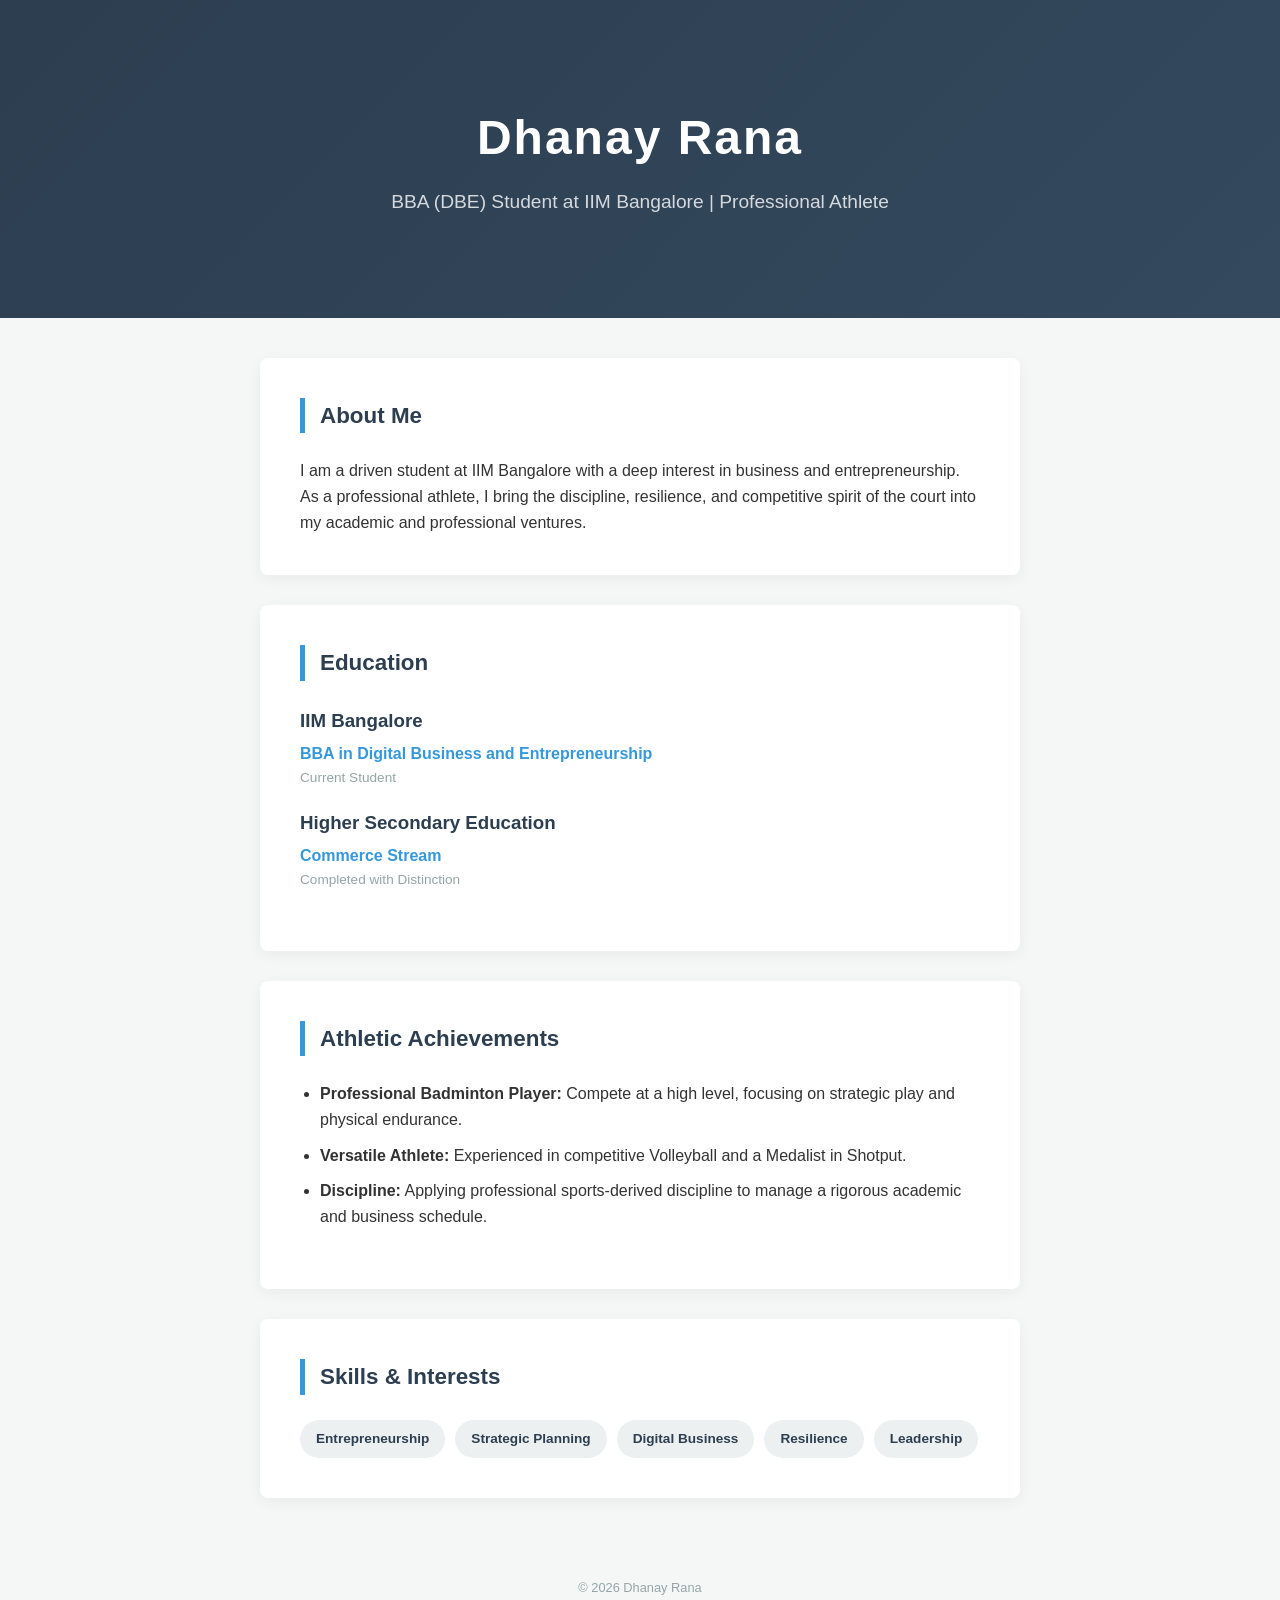
==== index.html @ 71cd0632 "Rename Resume.html to index.html" ====
<!DOCTYPE html>
<html lang="en">
<head>
    <meta charset="UTF-8">
    <meta name="viewport" content="width=device-width, initial-scale=1.0">
    <title>Dhanay Rana | Professional Resume</title>
    <link rel="stylesheet" href="style.css">
</head>
<body>

    <header class="hero">
        <h1>Dhanay Rana</h1>
        <p class="subtitle">BBA (DBE) Student at IIM Bangalore | Professional Athlete</p>
    </header>

    <div class="container">
        
        <section class="section-card">
            <h2 class="section-title">About Me</h2>
            <p>
                I am a driven student at IIM Bangalore with a deep interest in business and entrepreneurship. 
                As a professional athlete, I bring the discipline, resilience, and competitive spirit 
                of the court into my academic and professional ventures.
            </p>
        </section>

        <section class="section-card">
            <h2 class="section-title">Education</h2>
            <div class="entry">
                <h3>IIM Bangalore</h3>
                <p class="degree">BBA in Digital Business and Entrepreneurship</p>
                <p class="date">Current Student</p>
            </div>
            <div class="entry">
                <h3>Higher Secondary Education</h3>
                <p class="degree">Commerce Stream</p>
                <p class="date">Completed with Distinction</p>
            </div>
        </section>

        <section class="section-card">
            <h2 class="section-title">Athletic Achievements</h2>
            <div class="entry">
                <ul>
                    <li><strong>Professional Badminton Player:</strong> Compete at a high level, focusing on strategic play and physical endurance.</li>
                    <li><strong>Versatile Athlete:</strong> Experienced in competitive Volleyball and a Medalist in Shotput.</li>
                    <li><strong>Discipline:</strong> Applying professional sports-derived discipline to manage a rigorous academic and business schedule.</li>
                </ul>
            </div>
        </section>

        <section class="section-card">
            <h2 class="section-title">Skills & Interests</h2>
            <div class="skills-tag-container">
                <span class="skill-tag">Entrepreneurship</span>
                <span class="skill-tag">Strategic Planning</span>
                <span class="skill-tag">Digital Business</span>
                <span class="skill-tag">Resilience</span>
                <span class="skill-tag">Leadership</span>
            </div>
        </section>

    </div>

    <footer>
        <p>&copy; 2026 Dhanay Rana</p>
    </footer>

</body>
</html>
---- style.css ----
/* General Resets */
* {
    margin: 0;
    padding: 0;
    box-sizing: border-box;
}

body {
    font-family: 'Helvetica Neue', Helvetica, Arial, sans-serif;
    background-color: #f4f7f6;
    color: #333;
    line-height: 1.6;
}

/* Navigation */
.navbar {
    background-color: #2c3e50;
    padding: 15px 0;
    position: sticky;
    top: 0;
    z-index: 1000;
    box-shadow: 0 2px 5px rgba(0,0,0,0.1);
}

.nav-links {
    text-align: center;
}

.nav-links a {
    color: #fff;
    text-decoration: none;
    margin: 0 20px;
    font-weight: 500;
    font-size: 0.9rem;
    text-transform: uppercase;
    transition: color 0.3s;
}

.nav-links a:hover {
    color: #3498db;
}

/* Hero Section */
.hero {
    background: linear-gradient(135deg, #2c3e50 0%, #34495e 100%);
    color: white;
    text-align: center;
    padding: 100px 20px;
}

.hero h1 {
    font-size: 3rem;
    margin-bottom: 10px;
    letter-spacing: 2px;
}

.subtitle {
    font-size: 1.2rem;
    opacity: 0.8;
}

/* Main Layout */
.container {
    max-width: 800px;
    margin: 40px auto;
    padding: 0 20px;
}

.section-card {
    background: #fff;
    padding: 40px;
    margin-bottom: 30px;
    border-radius: 8px;
    box-shadow: 0 4px 15px rgba(0,0,0,0.05);
}

.section-title {
    font-size: 1.4rem;
    color: #2c3e50;
    margin-bottom: 25px;
    border-left: 5px solid #3498db;
    padding-left: 15px;
}

/* Entries and Skills */
.entry {
    margin-bottom: 20px;
}

.entry h3 {
    color: #2c3e50;
    margin-bottom: 5px;
}

.degree {
    font-weight: bold;
    color: #3498db;
}

.date {
    font-size: 0.85rem;
    color: #95a5a6;
    margin-bottom: 10px;
}

.skills-tag-container {
    display: flex;
    flex-wrap: wrap;
    gap: 10px;
}

.skill-tag {
    background-color: #ecf0f1;
    color: #2c3e50;
    padding: 8px 16px;
    border-radius: 50px;
    font-size: 0.85rem;
    font-weight: 600;
}

/* Footer */
footer {
    text-align: center;
    padding: 40px 0;
    color: #95a5a6;
    font-size: 0.8rem;
}

ul {
    padding-left: 20px;
}

li {
    margin-bottom: 10px;
}
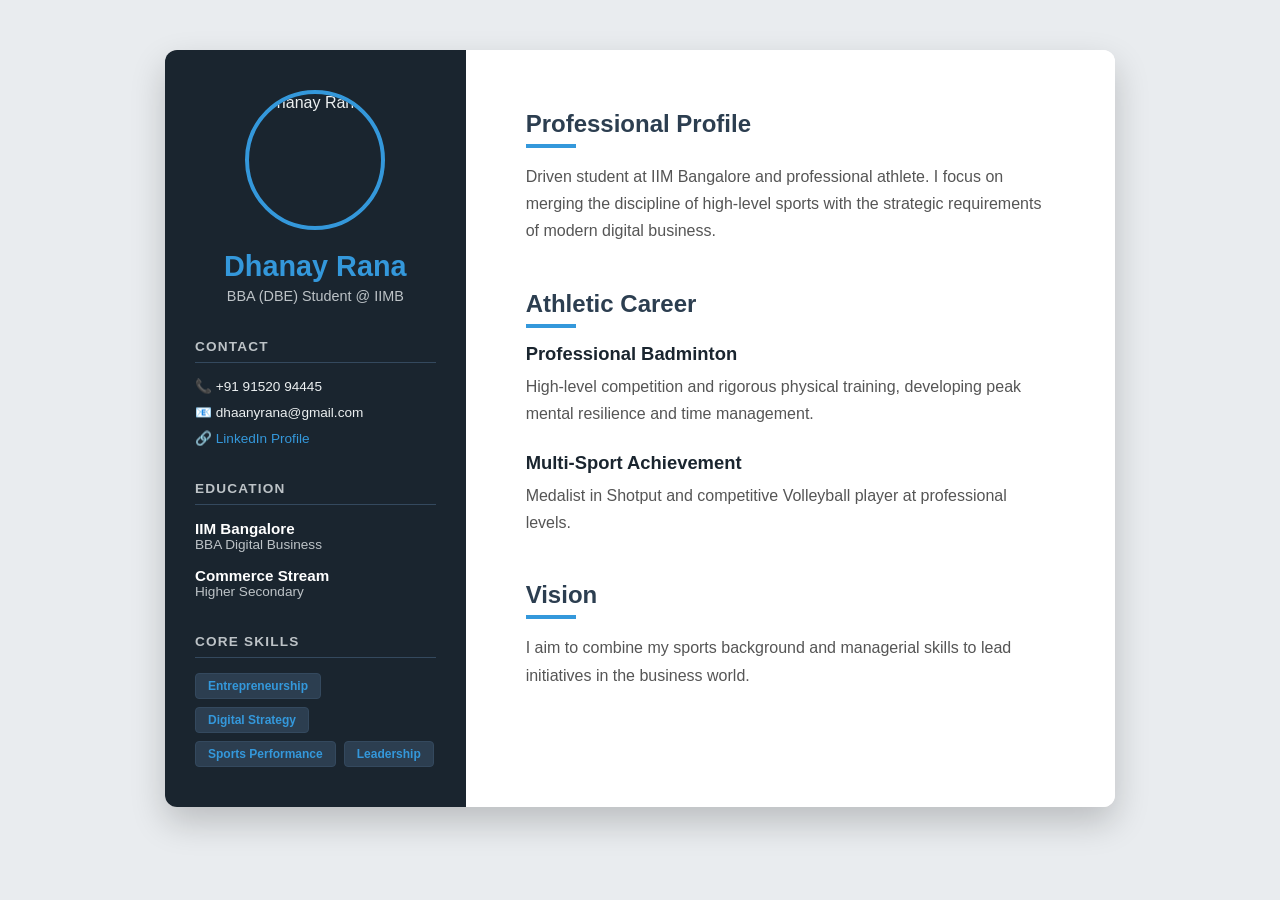
==== commit 8214e1eb: "Add files via upload" ====
--- a/index.html
+++ b/index.html
@@ -3,68 +3,75 @@
 <head>
     <meta charset="UTF-8">
     <meta name="viewport" content="width=device-width, initial-scale=1.0">
-    <title>Dhanay Rana | Professional Resume</title>
+    <title>Dhanay Rana | Resume V2</title>
     <link rel="stylesheet" href="style.css">
 </head>
 <body>
 
-    <header class="hero">
+    <div class="resume-wrapper">
+        
+        <aside class="sidebar">
+    <img src="./Dhanay Rana.png" alt="Dhanay Rana" class="profile-img">
+
+    <div class="profile-header">
         <h1>Dhanay Rana</h1>
-        <p class="subtitle">BBA (DBE) Student at IIM Bangalore | Professional Athlete</p>
-    </header>
-
-    <div class="container">
-        
-        <section class="section-card">
-            <h2 class="section-title">About Me</h2>
-            <p>
-                I am a driven student at IIM Bangalore with a deep interest in business and entrepreneurship. 
-                As a professional athlete, I bring the discipline, resilience, and competitive spirit 
-                of the court into my academic and professional ventures.
-            </p>
-        </section>
-
-        <section class="section-card">
-            <h2 class="section-title">Education</h2>
-            <div class="entry">
-                <h3>IIM Bangalore</h3>
-                <p class="degree">BBA in Digital Business and Entrepreneurship</p>
-                <p class="date">Current Student</p>
-            </div>
-            <div class="entry">
-                <h3>Higher Secondary Education</h3>
-                <p class="degree">Commerce Stream</p>
-                <p class="date">Completed with Distinction</p>
-            </div>
-        </section>
-
-        <section class="section-card">
-            <h2 class="section-title">Athletic Achievements</h2>
-            <div class="entry">
-                <ul>
-                    <li><strong>Professional Badminton Player:</strong> Compete at a high level, focusing on strategic play and physical endurance.</li>
-                    <li><strong>Versatile Athlete:</strong> Experienced in competitive Volleyball and a Medalist in Shotput.</li>
-                    <li><strong>Discipline:</strong> Applying professional sports-derived discipline to manage a rigorous academic and business schedule.</li>
-                </ul>
-            </div>
-        </section>
-
-        <section class="section-card">
-            <h2 class="section-title">Skills & Interests</h2>
-            <div class="skills-tag-container">
-                <span class="skill-tag">Entrepreneurship</span>
-                <span class="skill-tag">Strategic Planning</span>
-                <span class="skill-tag">Digital Business</span>
-                <span class="skill-tag">Resilience</span>
-                <span class="skill-tag">Leadership</span>
-            </div>
-        </section>
-
+        <p>BBA (DBE) Student @ IIMB</p>
     </div>
 
-    <footer>
-        <p>&copy; 2026 Dhanay Rana</p>
-    </footer>
+    <div class="sidebar-section">
+        <h3>Contact</h3>
+        <p class="contact-item">📞 +91 91520 94445</p>
+        <p class="contact-item">📧 dhaanyrana@gmail.com</p>
+        <p class="contact-item">🔗 <a href="https://www.linkedin.com/in/dhanay-rana" target="_blank">LinkedIn Profile</a></p>
+    </div>
+
+    <div class="sidebar-section">
+        <h3>Education</h3>
+        <div class="edu-item">
+            <p class="institution">IIM Bangalore</p>
+            <p class="detail">BBA Digital Business</p>
+        </div>
+        <div class="edu-item">
+            <p class="institution">Commerce Stream</p>
+            <p class="detail">Higher Secondary</p>
+        </div>
+    </div>
+
+    <div class="sidebar-section">
+        <h3>Core Skills</h3>
+        <ul class="skills-list">
+            <li>Entrepreneurship</li>
+            <li>Digital Strategy</li>
+            <li>Sports Performance</li>
+            <li>Leadership</li>
+        </ul>
+    </div>
+</aside>
+
+        <main class="main-content">
+            <section class="content-block">
+                <h2>Professional Profile</h2>
+                <p>Driven student at IIM Bangalore and professional athlete. I focus on merging the discipline of high-level sports with the strategic requirements of modern digital business.</p>
+            </section>
+
+            <section class="content-block">
+                <h2>Athletic Career</h2>
+                <div class="experience-item">
+                    <h3>Professional Badminton</h3>
+                    <p>High-level competition and rigorous physical training, developing peak mental resilience and time management.</p>
+                </div>
+                <div class="experience-item">
+                    <h3>Multi-Sport Achievement</h3>
+                    <p>Medalist in Shotput and competitive Volleyball player at professional levels.</p>
+                </div>
+            </section>
+
+            <section class="content-block">
+                <h2>Vision</h2>
+                <p>I aim to combine my sports background and managerial skills to lead initiatives in the business world.</p>
+            </section>
+        </main>
+    </div>
 
 </body>
-</html>
+</html>
--- a/style.css
+++ b/style.css
@@ -1,4 +1,4 @@
-/* General Resets */
+/* 1. General Setup & Typography */
 * {
     margin: 0;
     padding: 0;
@@ -6,130 +6,184 @@
 }
 
 body {
-    font-family: 'Helvetica Neue', Helvetica, Arial, sans-serif;
-    background-color: #f4f7f6;
+    font-family: 'Segoe UI', Tahoma, Geneva, Verdana, sans-serif;
+    background-color: #e9ecef; /* Light grey background to make the white resume pop */
     color: #333;
-    line-height: 1.6;
+    display: flex;
+    justify-content: center;
+    padding: 50px 20px;
 }
 
-/* Navigation */
-.navbar {
-    background-color: #2c3e50;
-    padding: 15px 0;
-    position: sticky;
-    top: 0;
-    z-index: 1000;
-    box-shadow: 0 2px 5px rgba(0,0,0,0.1);
+/* 2. The Main Container (Flexbox) */
+.resume-wrapper {
+    display: flex; 
+    background: white;
+    max-width: 950px;
+    width: 100%;
+    border-radius: 12px;
+    overflow: hidden;
+    box-shadow: 0 15px 35px rgba(0,0,0,0.2);
 }
 
-.nav-links {
-    text-align: center;
+/* 3. Sidebar (Dark Navy Theme) */
+.sidebar {
+    flex: 1; /* Takes up 1 part of space */
+    background-color: #1a252f; /* Deep Navy */
+    color: #ecf0f1;
+    padding: 40px 30px;
 }
 
-.nav-links a {
-    color: #fff;
-    text-decoration: none;
-    margin: 0 20px;
-    font-weight: 500;
-    font-size: 0.9rem;
-    text-transform: uppercase;
-    transition: color 0.3s;
+/* Profile Image Styling */
+.profile-img {
+    width: 140px;
+    height: 140px;
+    border-radius: 50%; /* Makes the photo a circle */
+    object-fit: cover; /* Prevents image squishing */
+    border: 4px solid #3498db; /* Blue border accent */
+    margin-bottom: 20px;
+    display: block;
+    margin-left: auto;
+    margin-right: auto;
 }
 
-.nav-links a:hover {
-    color: #3498db;
+.profile-header {
+    text-align: center;
+    margin-bottom: 30px;
 }
 
-/* Hero Section */
-.hero {
-    background: linear-gradient(135deg, #2c3e50 0%, #34495e 100%);
-    color: white;
-    text-align: center;
-    padding: 100px 20px;
-}
-
-.hero h1 {
-    font-size: 3rem;
-    margin-bottom: 10px;
-    letter-spacing: 2px;
-}
-
-.subtitle {
-    font-size: 1.2rem;
-    opacity: 0.8;
-}
-
-/* Main Layout */
-.container {
-    max-width: 800px;
-    margin: 40px auto;
-    padding: 0 20px;
-}
-
-.section-card {
-    background: #fff;
-    padding: 40px;
-    margin-bottom: 30px;
-    border-radius: 8px;
-    box-shadow: 0 4px 15px rgba(0,0,0,0.05);
-}
-
-.section-title {
-    font-size: 1.4rem;
-    color: #2c3e50;
-    margin-bottom: 25px;
-    border-left: 5px solid #3498db;
-    padding-left: 15px;
-}
-
-/* Entries and Skills */
-.entry {
-    margin-bottom: 20px;
-}
-
-.entry h3 {
-    color: #2c3e50;
+.profile-header h1 {
+    font-size: 1.8rem;
+    color: #3498db; /* Bright Blue */
     margin-bottom: 5px;
 }
 
-.degree {
-    font-weight: bold;
-    color: #3498db;
+.profile-header p {
+    font-size: 0.9rem;
+    color: #bdc3c7;
+    font-weight: 500;
 }
 
-.date {
-    font-size: 0.85rem;
-    color: #95a5a6;
-    margin-bottom: 10px;
+/* Sidebar Section Headers */
+.sidebar-section {
+    margin-top: 35px;
 }
 
-.skills-tag-container {
-    display: flex;
-    flex-wrap: wrap;
-    gap: 10px;
+.sidebar-section h3 {
+    text-transform: uppercase;
+    font-size: 0.85rem;
+    letter-spacing: 1.2px;
+    border-bottom: 1px solid #34495e;
+    padding-bottom: 8px;
+    margin-bottom: 15px;
+    color: #bdc3c7;
 }
 
-.skill-tag {
-    background-color: #ecf0f1;
-    color: #2c3e50;
-    padding: 8px 16px;
-    border-radius: 50px;
+/* Contact Info & Links */
+.contact-item {
     font-size: 0.85rem;
-    font-weight: 600;
+    margin-bottom: 10px;
+    color: #ecf0f1;
 }
 
-/* Footer */
-footer {
-    text-align: center;
-    padding: 40px 0;
-    color: #95a5a6;
-    font-size: 0.8rem;
+.contact-item a {
+    color: #3498db;
+    text-decoration: none;
+    transition: 0.3s;
 }
 
-ul {
-    padding-left: 20px;
+.contact-item a:hover {
+    color: #fff;
+    text-decoration: underline;
 }
 
-li {
-    margin-bottom: 10px;
+/* Education Items */
+.edu-item {
+    margin-bottom: 15px;
 }
+
+.institution {
+    font-weight: bold;
+    color: #fff;
+    font-size: 0.95rem;
+}
+
+.detail {
+    font-size: 0.85rem;
+    color: #bdc3c7;
+}
+
+/* Core Skills as "Tags" */
+.skills-list {
+    list-style: none;
+    display: flex;
+    flex-wrap: wrap; /* Allows tags to wrap to the next line */
+    gap: 8px;
+}
+
+.skills-list li {
+    background-color: #2c3e50;
+    color: #3498db;
+    padding: 5px 12px;
+    border-radius: 4px;
+    font-size: 0.75rem;
+    font-weight: 600;
+    border: 1px solid #34495e;
+}
+
+/* 4. Main Content (Clean White) */
+.main-content {
+    flex: 2.2; /* Takes up 2.2 parts of space (wider) */
+    padding: 60px;
+    background-color: #fff;
+}
+
+.content-block {
+    margin-bottom: 45px;
+}
+
+.content-block h2 {
+    color: #2c3e50;
+    font-size: 1.5rem;
+    margin-bottom: 15px;
+    position: relative;
+    padding-bottom: 10px;
+}
+
+/* The Blue Underline Accent */
+.content-block h2::after {
+    content: '';
+    display: block;
+    width: 50px;
+    height: 4px;
+    background: #3498db;
+    position: absolute;
+    bottom: 0;
+    left: 0;
+}
+
+.content-block p {
+    line-height: 1.7;
+    color: #555;
+    font-size: 1rem;
+}
+
+.experience-item {
+    margin-bottom: 25px;
+}
+
+.experience-item h3 {
+    font-size: 1.15rem;
+    color: #1a252f;
+    margin-bottom: 8px;
+}
+
+/* 5. Mobile Responsive Adjustments */
+@media (max-width: 768px) {
+    .resume-wrapper {
+        flex-direction: column; /* Stacks sidebar on top of content on phones */
+    }
+    
+    .main-content {
+        padding: 40px 30px;
+    }
+}
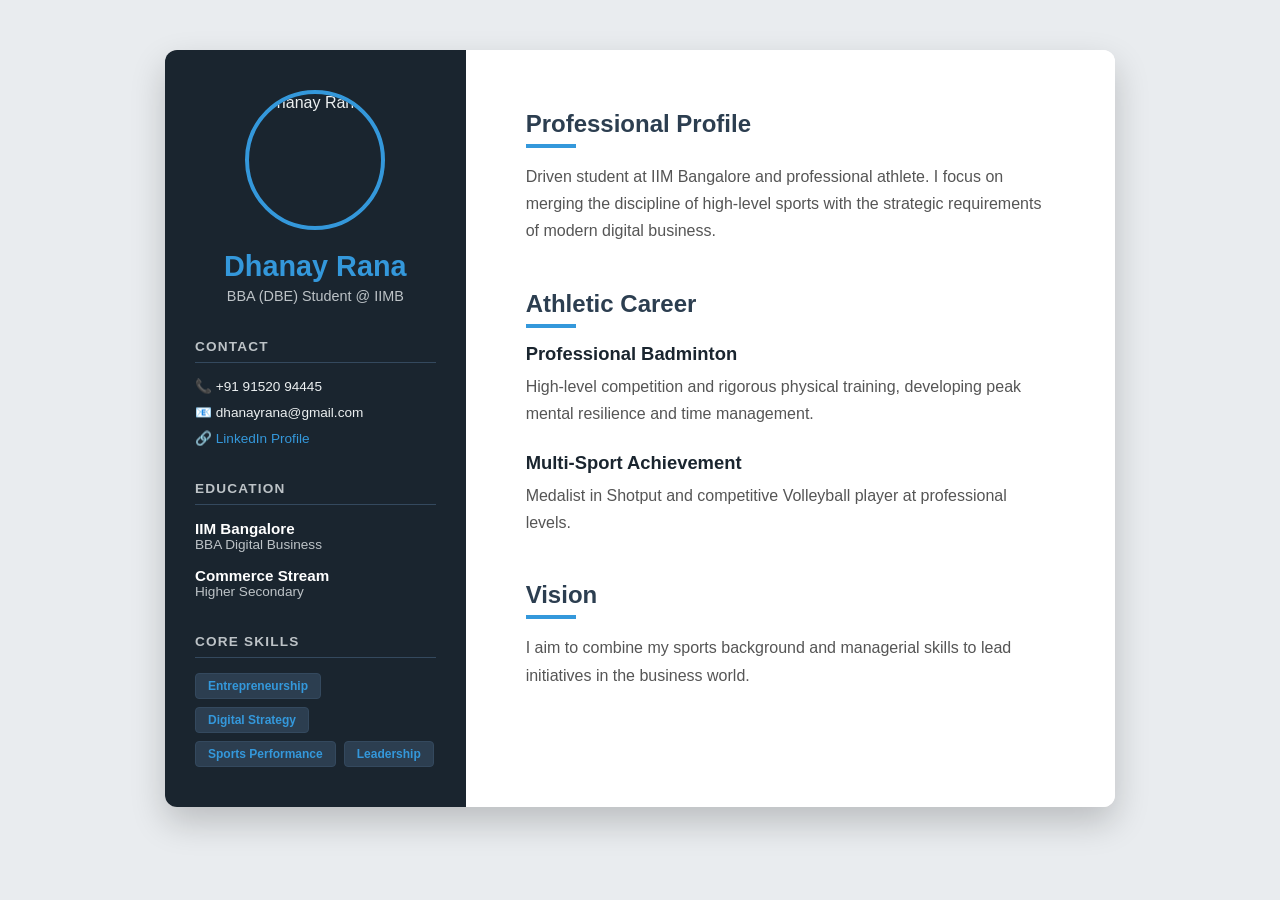
==== commit 469783eb: "index.html" ====
--- a/index.html
+++ b/index.html
@@ -21,7 +21,7 @@
     <div class="sidebar-section">
         <h3>Contact</h3>
         <p class="contact-item">📞 +91 91520 94445</p>
-        <p class="contact-item">📧 dhaanyrana@gmail.com</p>
+        <p class="contact-item">📧 dhanayrana@gmail.com</p>
         <p class="contact-item">🔗 <a href="https://www.linkedin.com/in/dhanay-rana" target="_blank">LinkedIn Profile</a></p>
     </div>
 
@@ -74,4 +74,4 @@
     </div>
 
 </body>
-</html>+</html>
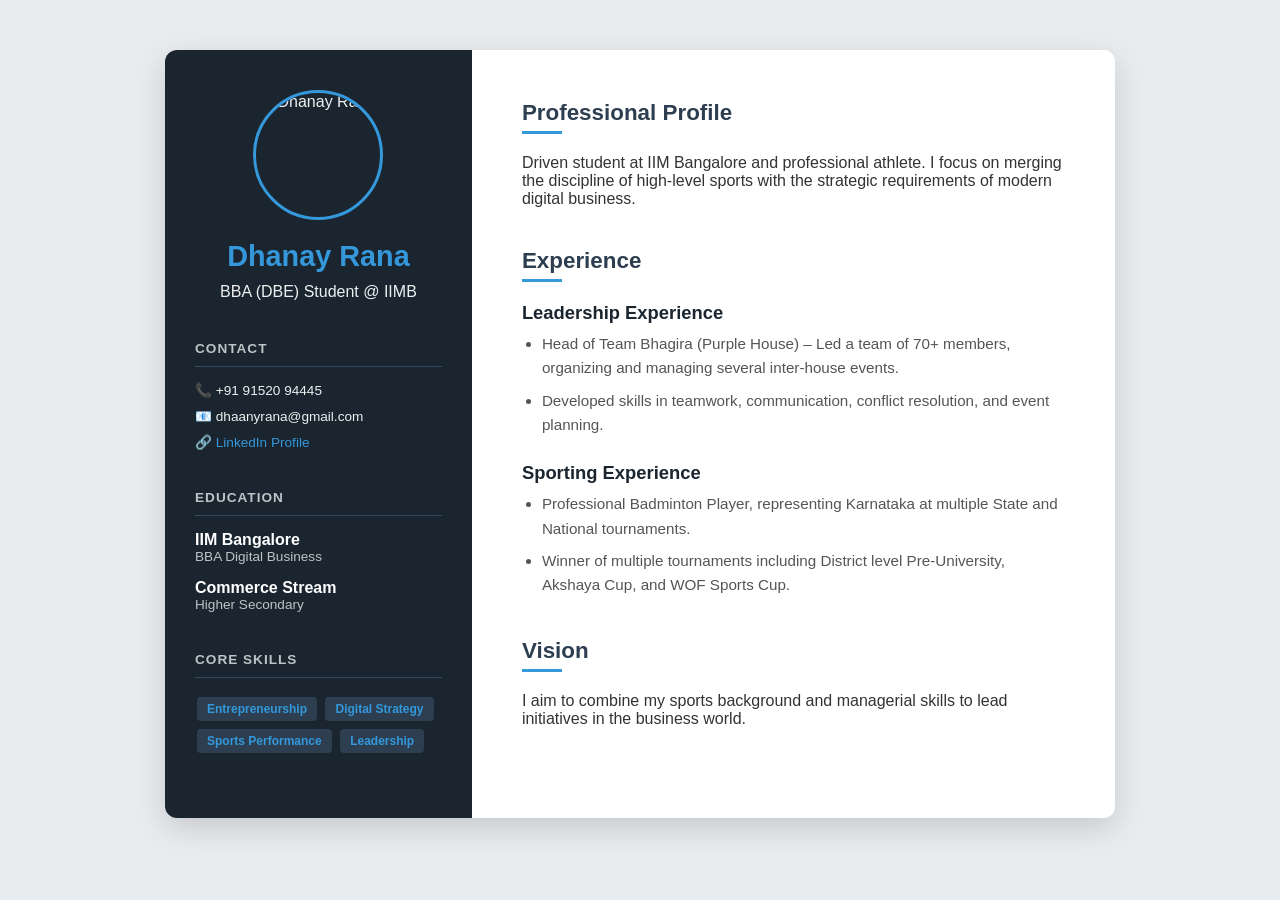
==== commit 19d38d76: "Add files via upload" ====
--- a/index.html
+++ b/index.html
@@ -11,42 +11,42 @@
     <div class="resume-wrapper">
         
         <aside class="sidebar">
-    <img src="./Dhanay Rana.png" alt="Dhanay Rana" class="profile-img">
+            <img src="./Dhanay Rana.png" alt="Dhanay Rana" class="profile-img">
 
-    <div class="profile-header">
-        <h1>Dhanay Rana</h1>
-        <p>BBA (DBE) Student @ IIMB</p>
-    </div>
+            <div class="profile-header">
+                <h1>Dhanay Rana</h1>
+                <p>BBA (DBE) Student @ IIMB</p>
+            </div>
 
-    <div class="sidebar-section">
-        <h3>Contact</h3>
-        <p class="contact-item">📞 +91 91520 94445</p>
-        <p class="contact-item">📧 dhanayrana@gmail.com</p>
-        <p class="contact-item">🔗 <a href="https://www.linkedin.com/in/dhanay-rana" target="_blank">LinkedIn Profile</a></p>
-    </div>
+            <div class="sidebar-section">
+                <h3>Contact</h3>
+                <p class="contact-item">📞 +91 91520 94445</p>
+                <p class="contact-item">📧 dhaanyrana@gmail.com</p>
+                <p class="contact-item">🔗 <a href="https://www.linkedin.com/in/dhanay-rana" target="_blank">LinkedIn Profile</a></p>
+            </div>
 
-    <div class="sidebar-section">
-        <h3>Education</h3>
-        <div class="edu-item">
-            <p class="institution">IIM Bangalore</p>
-            <p class="detail">BBA Digital Business</p>
-        </div>
-        <div class="edu-item">
-            <p class="institution">Commerce Stream</p>
-            <p class="detail">Higher Secondary</p>
-        </div>
-    </div>
+            <div class="sidebar-section">
+                <h3>Education</h3>
+                <div class="edu-item">
+                    <p class="institution">IIM Bangalore</p>
+                    <p class="detail">BBA Digital Business</p>
+                </div>
+                <div class="edu-item">
+                    <p class="institution">Commerce Stream</p>
+                    <p class="detail">Higher Secondary</p>
+                </div>
+            </div>
 
-    <div class="sidebar-section">
-        <h3>Core Skills</h3>
-        <ul class="skills-list">
-            <li>Entrepreneurship</li>
-            <li>Digital Strategy</li>
-            <li>Sports Performance</li>
-            <li>Leadership</li>
-        </ul>
-    </div>
-</aside>
+            <div class="sidebar-section">
+                <h3>Core Skills</h3>
+                <ul class="skills-list">
+                    <li>Entrepreneurship</li>
+                    <li>Digital Strategy</li>
+                    <li>Sports Performance</li>
+                    <li>Leadership</li>
+                </ul>
+            </div>
+        </aside>
 
         <main class="main-content">
             <section class="content-block">
@@ -55,14 +55,22 @@
             </section>
 
             <section class="content-block">
-                <h2>Athletic Career</h2>
+                <h2>Experience</h2>
+                
                 <div class="experience-item">
-                    <h3>Professional Badminton</h3>
-                    <p>High-level competition and rigorous physical training, developing peak mental resilience and time management.</p>
+                    <h3>Leadership Experience</h3>
+                    <ul>
+                        <li>Head of Team Bhagira (Purple House) – Led a team of 70+ members, organizing and managing several inter-house events.</li>
+                        <li>Developed skills in teamwork, communication, conflict resolution, and event planning.</li>
+                    </ul>
                 </div>
+
                 <div class="experience-item">
-                    <h3>Multi-Sport Achievement</h3>
-                    <p>Medalist in Shotput and competitive Volleyball player at professional levels.</p>
+                    <h3>Sporting Experience</h3>
+                    <ul>
+                        <li>Professional Badminton Player, representing Karnataka at multiple State and National tournaments.</li>
+                        <li>Winner of multiple tournaments including District level Pre-University, Akshaya Cup, and WOF Sports Cup.</li>
+                    </ul>
                 </div>
             </section>
 
@@ -74,4 +82,4 @@
     </div>
 
 </body>
-</html>
+</html>
--- a/style.css
+++ b/style.css
@@ -1,4 +1,4 @@
-/* 1. General Setup & Typography */
+/* 1. General Setup & Reset */
 * {
     margin: 0;
     padding: 0;
@@ -7,14 +7,14 @@
 
 body {
     font-family: 'Segoe UI', Tahoma, Geneva, Verdana, sans-serif;
-    background-color: #e9ecef; /* Light grey background to make the white resume pop */
+    background-color: #e9ecef;
     color: #333;
     display: flex;
     justify-content: center;
     padding: 50px 20px;
 }
 
-/* 2. The Main Container (Flexbox) */
+/* 2. The Main Wrapper */
 .resume-wrapper {
     display: flex; 
     background: white;
@@ -22,67 +22,55 @@
     width: 100%;
     border-radius: 12px;
     overflow: hidden;
-    box-shadow: 0 15px 35px rgba(0,0,0,0.2);
+    box-shadow: 0 10px 30px rgba(0,0,0,0.15);
 }
 
 /* 3. Sidebar (Dark Navy Theme) */
 .sidebar {
-    flex: 1; /* Takes up 1 part of space */
-    background-color: #1a252f; /* Deep Navy */
+    flex: 1;
+    background-color: #1a252f;
     color: #ecf0f1;
     padding: 40px 30px;
+    text-align: center;
 }
 
-/* Profile Image Styling */
 .profile-img {
-    width: 140px;
-    height: 140px;
-    border-radius: 50%; /* Makes the photo a circle */
-    object-fit: cover; /* Prevents image squishing */
-    border: 4px solid #3498db; /* Blue border accent */
+    width: 130px;
+    height: 130px;
+    border-radius: 50%;
+    object-fit: cover;
+    border: 3px solid #3498db;
     margin-bottom: 20px;
     display: block;
     margin-left: auto;
     margin-right: auto;
 }
 
-.profile-header {
-    text-align: center;
-    margin-bottom: 30px;
+.profile-header h1 {
+    font-size: 1.8rem;
+    color: #3498db;
+    margin-bottom: 10px;
 }
 
-.profile-header h1 {
-    font-size: 1.8rem;
-    color: #3498db; /* Bright Blue */
-    margin-bottom: 5px;
-}
-
-.profile-header p {
-    font-size: 0.9rem;
-    color: #bdc3c7;
-    font-weight: 500;
-}
-
-/* Sidebar Section Headers */
 .sidebar-section {
-    margin-top: 35px;
+    margin-top: 40px;
+    text-align: left;
 }
 
 .sidebar-section h3 {
     text-transform: uppercase;
     font-size: 0.85rem;
-    letter-spacing: 1.2px;
+    letter-spacing: 1px;
     border-bottom: 1px solid #34495e;
-    padding-bottom: 8px;
+    padding-bottom: 10px;
     margin-bottom: 15px;
     color: #bdc3c7;
 }
 
-/* Contact Info & Links */
+/* Links & Contact Info */
 .contact-item {
     font-size: 0.85rem;
     margin-bottom: 10px;
-    color: #ecf0f1;
 }
 
 .contact-item a {
@@ -104,7 +92,6 @@
 .institution {
     font-weight: bold;
     color: #fff;
-    font-size: 0.95rem;
 }
 
 .detail {
@@ -112,61 +99,51 @@
     color: #bdc3c7;
 }
 
-/* Core Skills as "Tags" */
+/* Skills Tags */
 .skills-list {
     list-style: none;
-    display: flex;
-    flex-wrap: wrap; /* Allows tags to wrap to the next line */
-    gap: 8px;
 }
 
 .skills-list li {
+    display: inline-block;
     background-color: #2c3e50;
     color: #3498db;
-    padding: 5px 12px;
+    padding: 5px 10px;
+    margin: 4px 2px;
     border-radius: 4px;
     font-size: 0.75rem;
     font-weight: 600;
-    border: 1px solid #34495e;
 }
 
 /* 4. Main Content (Clean White) */
 .main-content {
-    flex: 2.2; /* Takes up 2.2 parts of space (wider) */
-    padding: 60px;
+    flex: 2.2;
+    padding: 50px;
     background-color: #fff;
 }
 
 .content-block {
-    margin-bottom: 45px;
+    margin-bottom: 40px;
 }
 
 .content-block h2 {
     color: #2c3e50;
-    font-size: 1.5rem;
+    font-size: 1.4rem;
     margin-bottom: 15px;
     position: relative;
-    padding-bottom: 10px;
+    padding-bottom: 5px;
 }
 
-/* The Blue Underline Accent */
 .content-block h2::after {
     content: '';
     display: block;
-    width: 50px;
-    height: 4px;
+    width: 40px;
+    height: 3px;
     background: #3498db;
-    position: absolute;
-    bottom: 0;
-    left: 0;
+    margin-top: 5px;
 }
 
-.content-block p {
-    line-height: 1.7;
-    color: #555;
-    font-size: 1rem;
-}
-
+/* Experience Lists */
 .experience-item {
     margin-bottom: 25px;
 }
@@ -177,13 +154,24 @@
     margin-bottom: 8px;
 }
 
+.experience-item ul {
+    padding-left: 20px;
+}
+
+.experience-item li {
+    margin-bottom: 8px;
+    font-size: 0.95rem;
+    line-height: 1.6;
+    color: #555;
+}
+
 /* 5. Mobile Responsive Adjustments */
 @media (max-width: 768px) {
     .resume-wrapper {
-        flex-direction: column; /* Stacks sidebar on top of content on phones */
+        flex-direction: column;
     }
     
-    .main-content {
-        padding: 40px 30px;
+    .sidebar {
+        padding: 30px 20px;
     }
 }
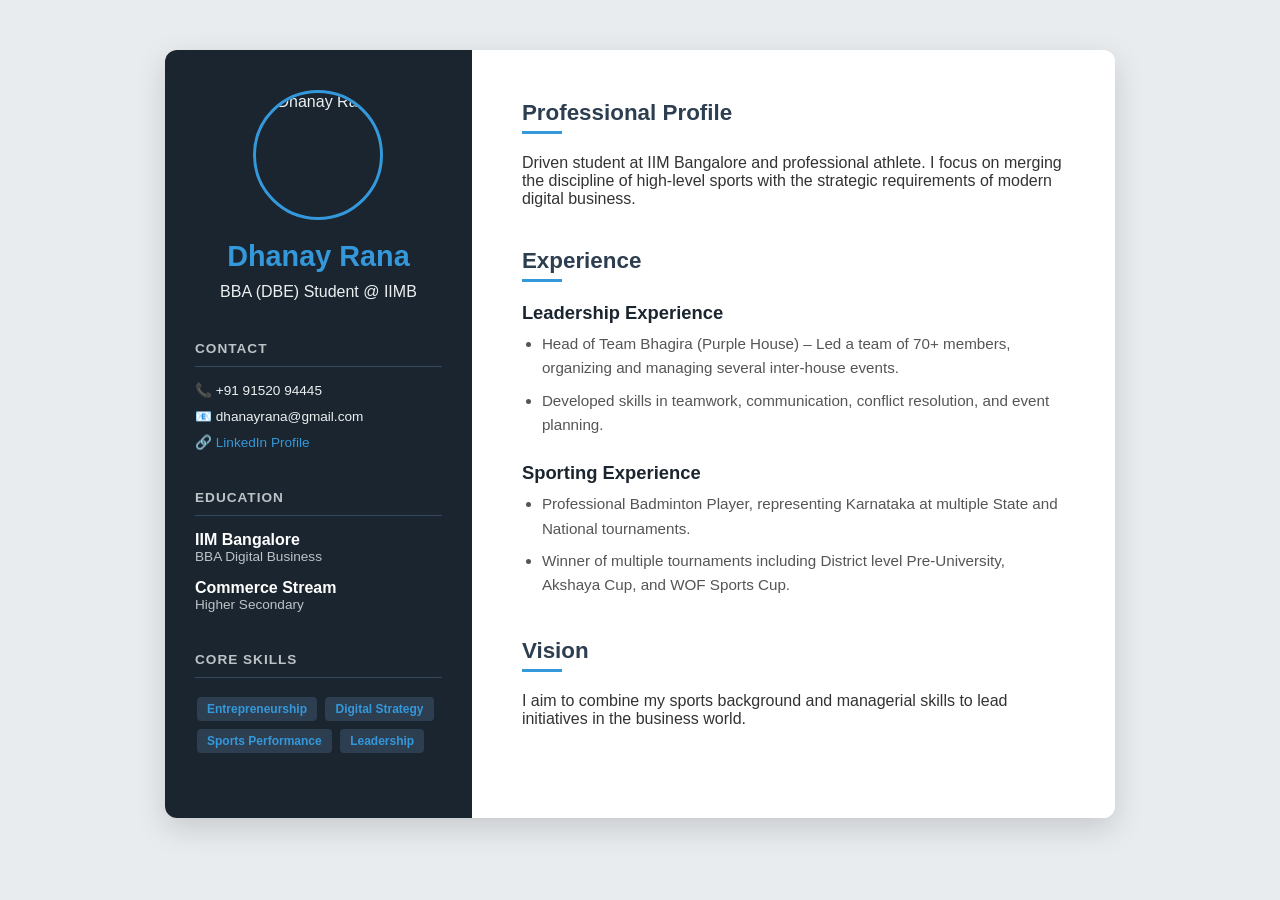
==== commit a478b025: "Update index.html" ====
--- a/index.html
+++ b/index.html
@@ -21,7 +21,7 @@
             <div class="sidebar-section">
                 <h3>Contact</h3>
                 <p class="contact-item">📞 +91 91520 94445</p>
-                <p class="contact-item">📧 dhaanyrana@gmail.com</p>
+                <p class="contact-item">📧 dhanayrana@gmail.com</p>
                 <p class="contact-item">🔗 <a href="https://www.linkedin.com/in/dhanay-rana" target="_blank">LinkedIn Profile</a></p>
             </div>
 
@@ -82,4 +82,4 @@
     </div>
 
 </body>
-</html>+</html>
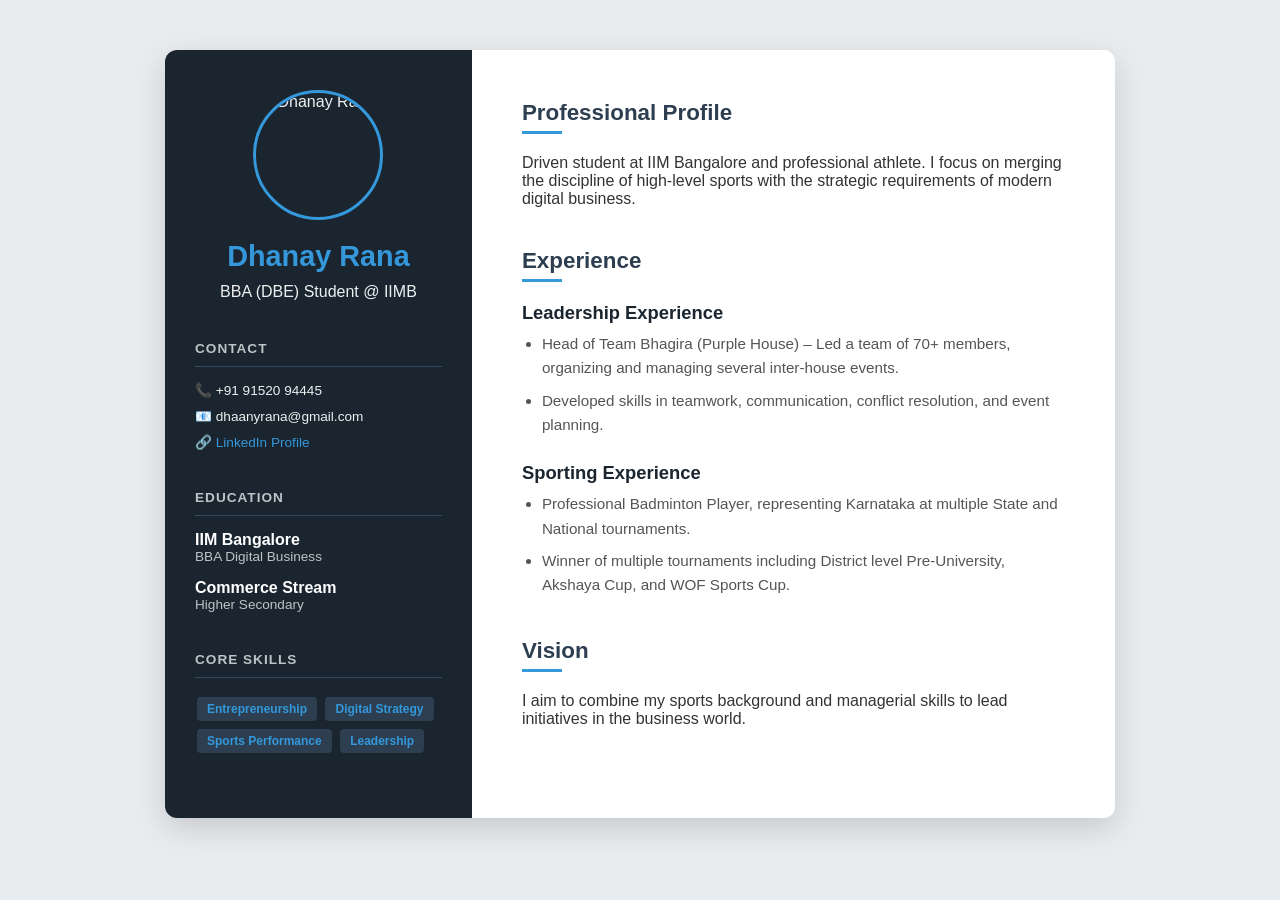
==== commit a3841887: "Add files via upload" ====
--- a/index.html
+++ b/index.html
@@ -21,7 +21,7 @@
             <div class="sidebar-section">
                 <h3>Contact</h3>
                 <p class="contact-item">📞 +91 91520 94445</p>
-                <p class="contact-item">📧 dhanayrana@gmail.com</p>
+                <p class="contact-item">📧 dhaanyrana@gmail.com</p>
                 <p class="contact-item">🔗 <a href="https://www.linkedin.com/in/dhanay-rana" target="_blank">LinkedIn Profile</a></p>
             </div>
 
@@ -82,4 +82,4 @@
     </div>
 
 </body>
-</html>
+</html>
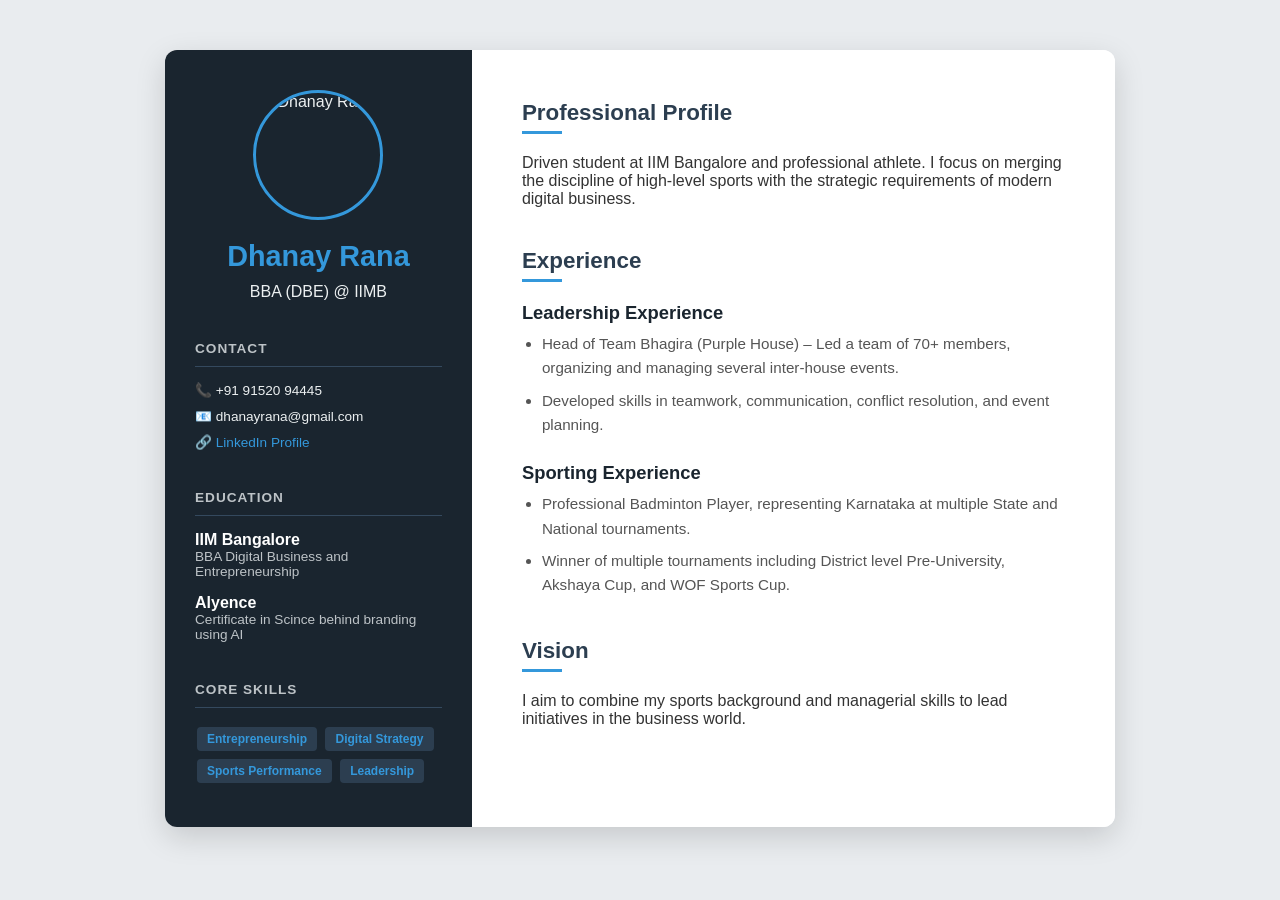
==== commit 42bb587b: "Update index.html" ====
--- a/index.html
+++ b/index.html
@@ -15,13 +15,13 @@
 
             <div class="profile-header">
                 <h1>Dhanay Rana</h1>
-                <p>BBA (DBE) Student @ IIMB</p>
+                <p>BBA (DBE) @ IIMB</p>
             </div>
 
             <div class="sidebar-section">
                 <h3>Contact</h3>
                 <p class="contact-item">📞 +91 91520 94445</p>
-                <p class="contact-item">📧 dhaanyrana@gmail.com</p>
+                <p class="contact-item">📧 dhanayrana@gmail.com</p>
                 <p class="contact-item">🔗 <a href="https://www.linkedin.com/in/dhanay-rana" target="_blank">LinkedIn Profile</a></p>
             </div>
 
@@ -29,11 +29,11 @@
                 <h3>Education</h3>
                 <div class="edu-item">
                     <p class="institution">IIM Bangalore</p>
-                    <p class="detail">BBA Digital Business</p>
+                    <p class="detail">BBA Digital Business and Entrepreneurship</p>
                 </div>
                 <div class="edu-item">
-                    <p class="institution">Commerce Stream</p>
-                    <p class="detail">Higher Secondary</p>
+                    <p class="institution">Alyence</p>
+                    <p class="detail">Certificate in Scince behind branding using AI</p>
                 </div>
             </div>
 
@@ -82,4 +82,4 @@
     </div>
 
 </body>
-</html>+</html>
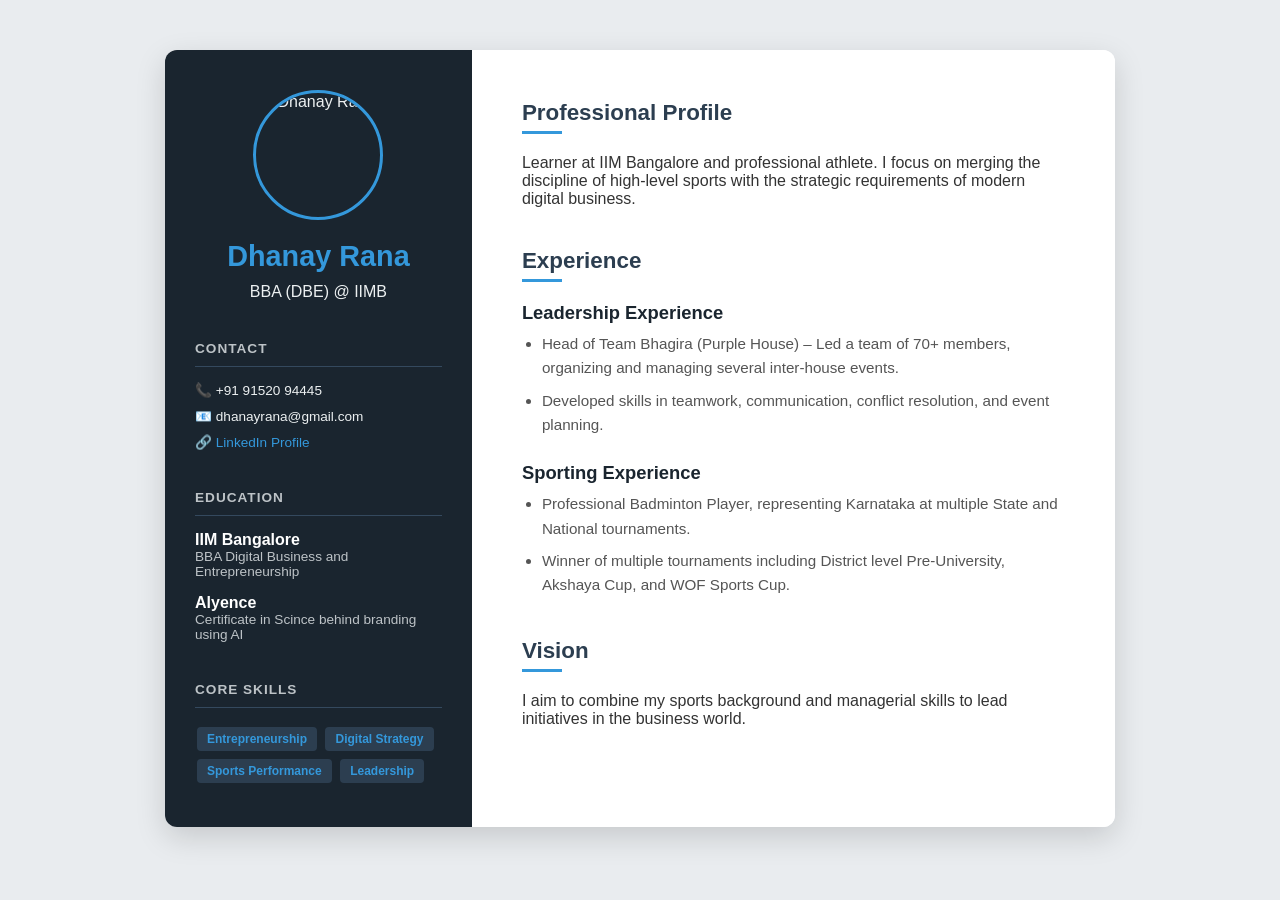
==== commit 62c96534: "Update index.html" ====
--- a/index.html
+++ b/index.html
@@ -51,7 +51,7 @@
         <main class="main-content">
             <section class="content-block">
                 <h2>Professional Profile</h2>
-                <p>Driven student at IIM Bangalore and professional athlete. I focus on merging the discipline of high-level sports with the strategic requirements of modern digital business.</p>
+                <p>Learner at IIM Bangalore and professional athlete. I focus on merging the discipline of high-level sports with the strategic requirements of modern digital business.</p>
             </section>
 
             <section class="content-block">
